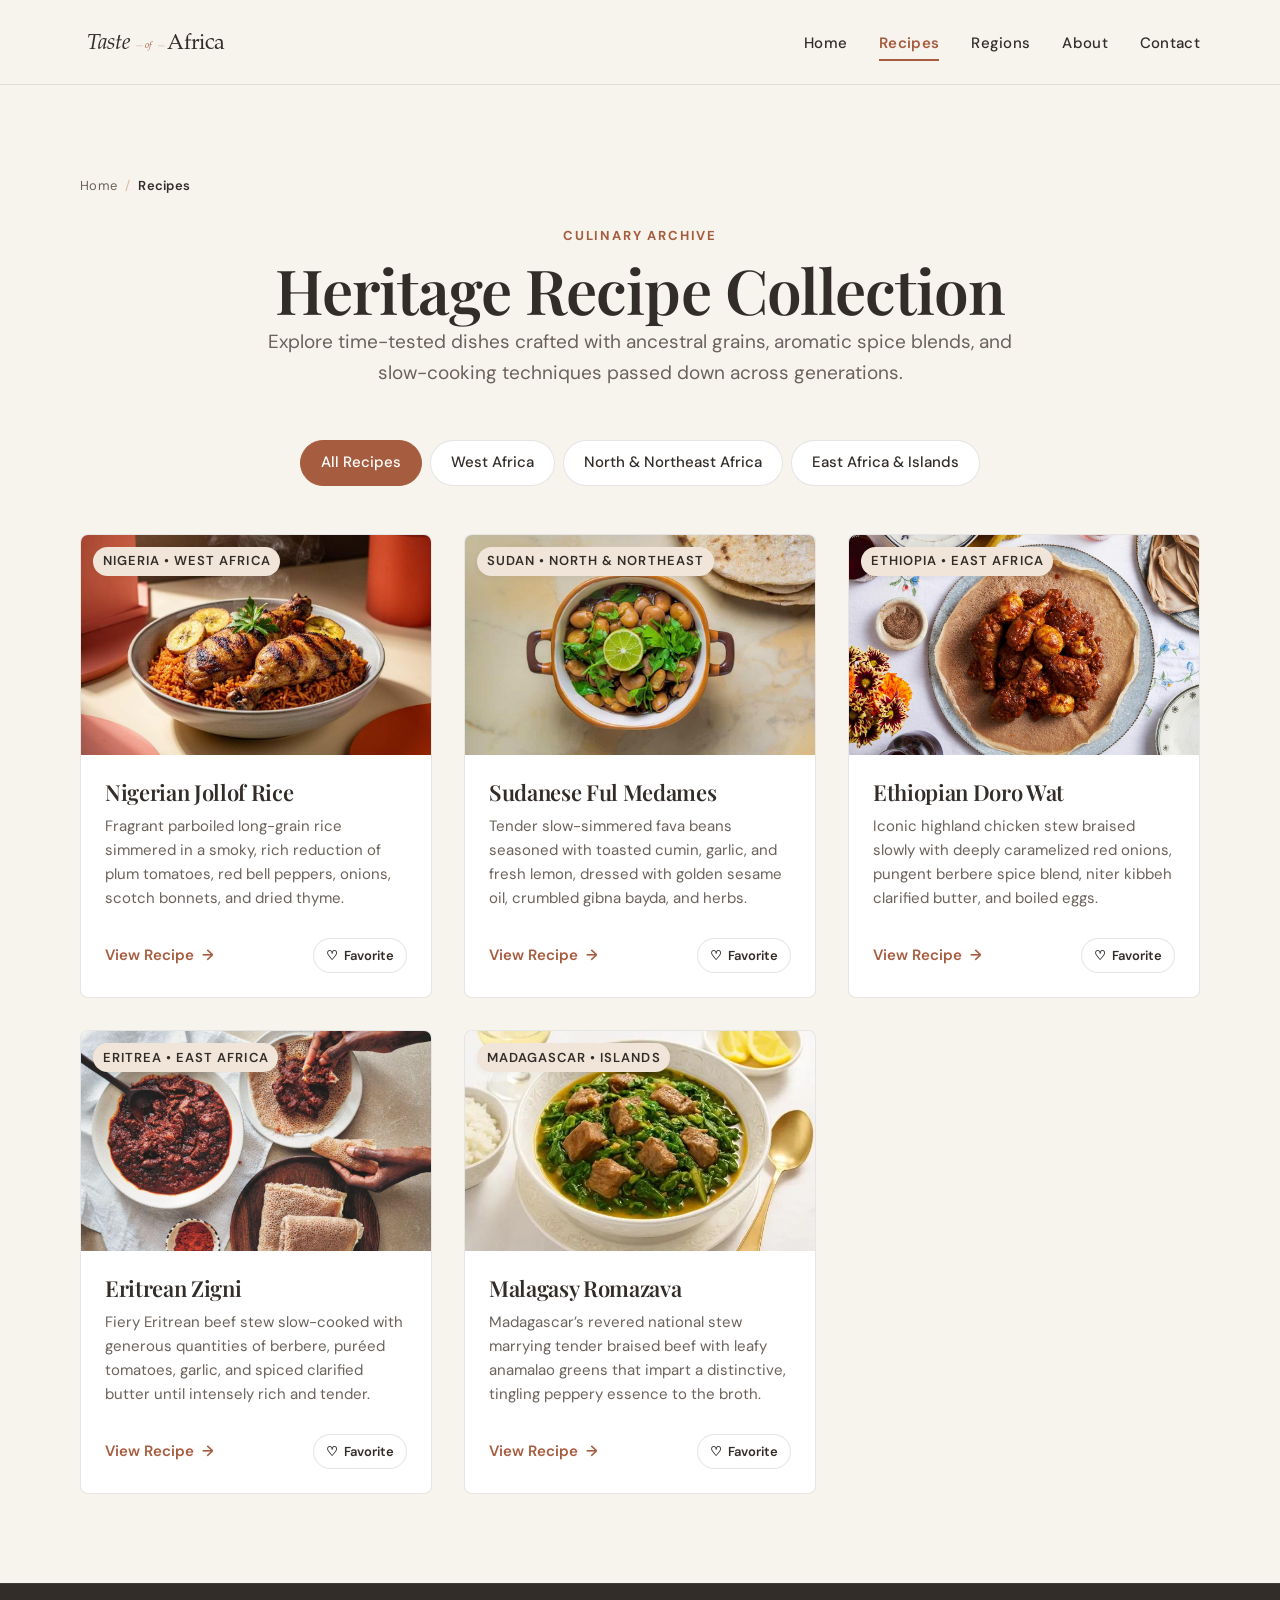
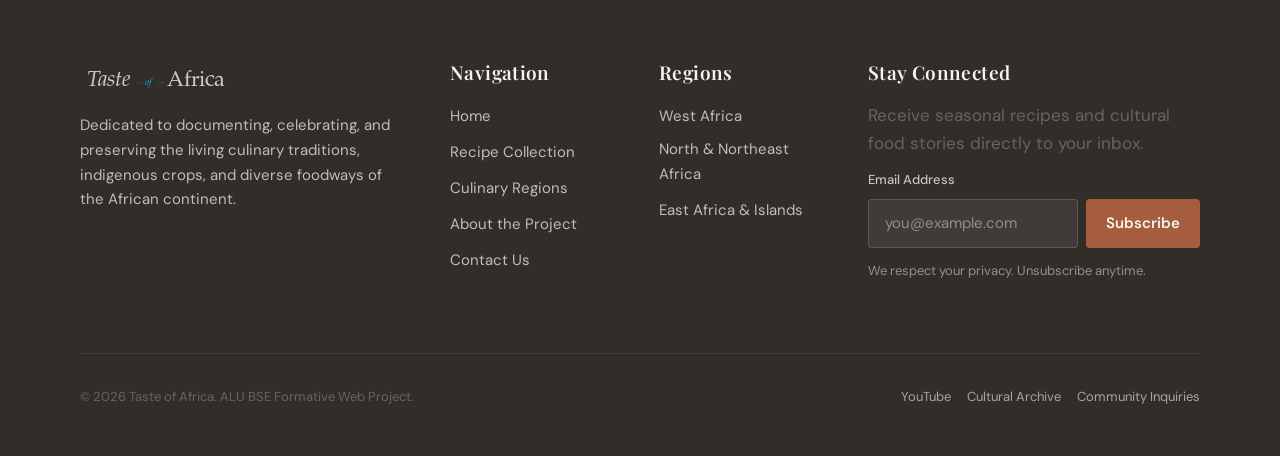
==== pages/recipes/index.html @ fc502153 "feat: implement recipe collection, individual recipes, region guides, about, and contact pages" ====
<!DOCTYPE html>
<html lang="en">
<head>
  <meta charset="UTF-8">
  <meta name="viewport" content="width=device-width, initial-scale=1.0">
  <meta name="description" content="Explore our curated collection of authentic African heritage recipes, from celebratory jollof rice to slow-simmered regional stews and legume staples.">
  <title>Recipe Collection — Taste of Africa</title>

  <!-- Google Fonts: Playfair Display & DM Sans -->
  <link rel="preconnect" href="https://fonts.googleapis.com">
  <link rel="preconnect" href="https://fonts.gstatic.com" crossorigin>
  <link href="https://fonts.googleapis.com/css2?family=DM+Sans:ital,opsz,wght@0,9..40,400..700;1,9..40,400..700&family=Playfair+Display:ital,wght@0,500..800;1,500..800&display=swap" rel="stylesheet">

  <link rel="stylesheet" href="../../css/styles.css">
  <script src="../../js/script.js" defer></script>
</head>
<body>
  <a href="#main-content" class="skip-link">Skip to main content</a>

  <!-- Site Header -->
  <header class="site-header">
    <div class="container header-inner">
      <a href="../../index.html" class="brand" aria-label="Taste of Africa Home">
        <img src="../../assets/icons/logo.svg" alt="Taste of Africa" class="brand-logo" width="180" height="42">
      </a>

      <button type="button" class="nav-toggle" aria-expanded="false" aria-controls="primary-nav" aria-label="Toggle navigation menu">
        <span class="nav-toggle-bar"></span>
        <span class="nav-toggle-bar"></span>
        <span class="nav-toggle-bar"></span>
      </button>

      <nav id="primary-nav" class="primary-nav" aria-label="Main Navigation">
        <ul class="nav-menu">
          <li><a href="../../index.html" class="nav-link">Home</a></li>
          <li><a href="index.html" class="nav-link active" aria-current="page">Recipes</a></li>
          <li><a href="../regions/west-africa.html" class="nav-link">Regions</a></li>
          <li><a href="../about.html" class="nav-link">About</a></li>
          <li><a href="../contact.html" class="nav-link">Contact</a></li>
        </ul>
      </nav>
    </div>
  </header>

  <main id="main-content" class="site-main">
    <section class="section">
      <div class="container">
        
        <!-- Breadcrumbs Navigation -->
        <nav class="breadcrumbs" aria-label="Breadcrumb">
          <a href="../../index.html">Home</a>
          <span class="breadcrumbs-separator">/</span>
          <span aria-current="page">Recipes</span>
        </nav>

        <div class="section-header text-center">
          <span class="eyebrow">Culinary Archive</span>
          <h1>Heritage Recipe Collection</h1>
          <p>
            Explore time-tested dishes crafted with ancestral grains, aromatic spice blends, and slow-cooking techniques passed down across generations.
          </p>
        </div>

        <!-- Recipe Region Filter Controls -->
        <div class="filter-bar" role="region" aria-label="Filter recipes by region">
          <button type="button" class="filter-btn active" data-filter="all">All Recipes</button>
          <button type="button" class="filter-btn" data-filter="west-africa">West Africa</button>
          <button type="button" class="filter-btn" data-filter="north-northeast-africa">North &amp; Northeast Africa</button>
          <button type="button" class="filter-btn" data-filter="east-africa-islands">East Africa &amp; Islands</button>
        </div>

        <!-- Recipe Cards Grid -->
        <div class="grid-3" id="recipe-grid">
          
          <!-- Recipe 1: Nigerian Jollof Rice -->
          <article class="card featured-dish-card" data-region="west-africa">
            <figure>
              <div class="featured-dish-image-wrapper">
                <span class="badge badge-sand dish-origin-badge">Nigeria &bull; West Africa</span>
                <img src="../../assets/images/jollof-rice.jpg" alt="Nigerian Jollof Rice served with seasoned vegetables and rich tomato reduction" loading="lazy">
              </div>
              <figcaption>
                <h3><a href="jollof-rice.html">Nigerian Jollof Rice</a></h3>
                <p>Fragrant parboiled long-grain rice simmered in a smoky, rich reduction of plum tomatoes, red bell peppers, onions, scotch bonnets, and dried thyme.</p>
                <div style="display: flex; justify-content: space-between; align-items: center; margin-top: auto; padding-top: var(--space-sm);">
                  <a href="jollof-rice.html" class="btn-link" aria-label="View Nigerian Jollof Rice recipe">View Recipe</a>
                  <button type="button" class="btn-favorite" data-recipe-id="jollof-rice" aria-label="Add Nigerian Jollof Rice to favorites">
                    <span aria-hidden="true">&#9825;</span> Favorite
                  </button>
                </div>
              </figcaption>
            </figure>
          </article>

          <!-- Recipe 2: Sudanese Ful Medames -->
          <article class="card featured-dish-card" data-region="north-northeast-africa">
            <figure>
              <div class="featured-dish-image-wrapper">
                <span class="badge badge-sand dish-origin-badge">Sudan &bull; North &amp; Northeast</span>
                <img src="../../assets/images/ful-medames.jpg" alt="Sudanese Ful Medames mashed fava beans garnished with boiled eggs and herbs" loading="lazy">
              </div>
              <figcaption>
                <h3><a href="ful-medames.html">Sudanese Ful Medames</a></h3>
                <p>Tender slow-simmered fava beans seasoned with toasted cumin, garlic, and fresh lemon, dressed with golden sesame oil, crumbled gibna bayda, and herbs.</p>
                <div style="display: flex; justify-content: space-between; align-items: center; margin-top: auto; padding-top: var(--space-sm);">
                  <a href="ful-medames.html" class="btn-link" aria-label="View Sudanese Ful Medames recipe">View Recipe</a>
                  <button type="button" class="btn-favorite" data-recipe-id="ful-medames" aria-label="Add Sudanese Ful Medames to favorites">
                    <span aria-hidden="true">&#9825;</span> Favorite
                  </button>
                </div>
              </figcaption>
            </figure>
          </article>

          <!-- Recipe 3: Ethiopian Doro Wat -->
          <article class="card featured-dish-card" data-region="east-africa-islands">
            <figure>
              <div class="featured-dish-image-wrapper">
                <span class="badge badge-sand dish-origin-badge">Ethiopia &bull; East Africa</span>
                <img src="../../assets/images/doro-wat.jpg" alt="Ethiopian Doro Wat spicy chicken stew served with hard-boiled eggs in dark berbere sauce" loading="lazy">
              </div>
              <figcaption>
                <h3><a href="doro-wat.html">Ethiopian Doro Wat</a></h3>
                <p>Iconic highland chicken stew braised slowly with deeply caramelized red onions, pungent berbere spice blend, niter kibbeh clarified butter, and boiled eggs.</p>
                <div style="display: flex; justify-content: space-between; align-items: center; margin-top: auto; padding-top: var(--space-sm);">
                  <a href="doro-wat.html" class="btn-link" aria-label="View Ethiopian Doro Wat recipe">View Recipe</a>
                  <button type="button" class="btn-favorite" data-recipe-id="doro-wat" aria-label="Add Ethiopian Doro Wat to favorites">
                    <span aria-hidden="true">&#9825;</span> Favorite
                  </button>
                </div>
              </figcaption>
            </figure>
          </article>

          <!-- Recipe 4: Eritrean Zigni -->
          <article class="card featured-dish-card" data-region="east-africa-islands">
            <figure>
              <div class="featured-dish-image-wrapper">
                <span class="badge badge-sand dish-origin-badge">Eritrea &bull; East Africa</span>
                <img src="../../assets/images/zigni.jpg" alt="Eritrean Zigni beef stew simmering with rich berbere sauce and garlic" loading="lazy">
              </div>
              <figcaption>
                <h3><a href="zigni.html">Eritrean Zigni</a></h3>
                <p>Fiery Eritrean beef stew slow-cooked with generous quantities of berbere, puréed tomatoes, garlic, and spiced clarified butter until intensely rich and tender.</p>
                <div style="display: flex; justify-content: space-between; align-items: center; margin-top: auto; padding-top: var(--space-sm);">
                  <a href="zigni.html" class="btn-link" aria-label="View Eritrean Zigni recipe">View Recipe</a>
                  <button type="button" class="btn-favorite" data-recipe-id="zigni" aria-label="Add Eritrean Zigni to favorites">
                    <span aria-hidden="true">&#9825;</span> Favorite
                  </button>
                </div>
              </figcaption>
            </figure>
          </article>

          <!-- Recipe 5: Malagasy Romazava -->
          <article class="card featured-dish-card" data-region="east-africa-islands">
            <figure>
              <div class="featured-dish-image-wrapper">
                <span class="badge badge-sand dish-origin-badge">Madagascar &bull; Islands</span>
                <img src="../../assets/images/romazava.jpg" alt="Malagasy Romazava traditional beef stew with anamalao greens" loading="lazy">
              </div>
              <figcaption>
                <h3><a href="romazava.html">Malagasy Romazava</a></h3>
                <p>Madagascar’s revered national stew marrying tender braised beef with leafy anamalao greens that impart a distinctive, tingling peppery essence to the broth.</p>
                <div style="display: flex; justify-content: space-between; align-items: center; margin-top: auto; padding-top: var(--space-sm);">
                  <a href="romazava.html" class="btn-link" aria-label="View Malagasy Romazava recipe">View Recipe</a>
                  <button type="button" class="btn-favorite" data-recipe-id="romazava" aria-label="Add Malagasy Romazava to favorites">
                    <span aria-hidden="true">&#9825;</span> Favorite
                  </button>
                </div>
              </figcaption>
            </figure>
          </article>

        </div>
      </div>
    </section>
  </main>

  <!-- Site Footer -->
  <footer class="site-footer">
    <div class="container">
      <div class="footer-grid">
        <div class="footer-brand">
          <a href="../../index.html" class="brand" aria-label="Taste of Africa Home">
            <img src="../../assets/icons/logo.svg" alt="Taste of Africa" class="brand-logo" width="160" height="38">
          </a>
          <p>Dedicated to documenting, celebrating, and preserving the living culinary traditions, indigenous crops, and diverse foodways of the African continent.</p>
        </div>

        <div class="footer-col">
          <h4 class="footer-heading">Navigation</h4>
          <ul class="footer-links">
            <li><a href="../../index.html">Home</a></li>
            <li><a href="index.html">Recipe Collection</a></li>
            <li><a href="../regions/west-africa.html">Culinary Regions</a></li>
            <li><a href="../about.html">About the Project</a></li>
            <li><a href="../contact.html">Contact Us</a></li>
          </ul>
        </div>

        <div class="footer-col">
          <h4 class="footer-heading">Regions</h4>
          <ul class="footer-links">
            <li><a href="../regions/west-africa.html">West Africa</a></li>
            <li><a href="../regions/north-northeast-africa.html">North &amp; Northeast Africa</a></li>
            <li><a href="../regions/east-africa-islands.html">East Africa &amp; Islands</a></li>
          </ul>
        </div>

        <div class="footer-col">
          <h4 class="footer-heading">Stay Connected</h4>
          <p class="footer-links" style="margin-bottom: var(--space-sm);">Receive seasonal recipes and cultural food stories directly to your inbox.</p>
          <form class="newsletter-form" action="#" method="post" onsubmit="event.preventDefault(); alert('Thank you for subscribing to Taste of Africa newsletter!'); this.reset();">
            <label for="newsletter-email">Email Address</label>
            <div class="newsletter-input-group">
              <input type="email" id="newsletter-email" name="email" class="newsletter-input" placeholder="you@example.com" required>
              <button type="submit" class="newsletter-button">Subscribe</button>
            </div>
            <span class="newsletter-note">We respect your privacy. Unsubscribe anytime.</span>
          </form>
        </div>
      </div>

      <div class="footer-bottom">
        <p>&copy; 2026 Taste of Africa. ALU BSE Formative Web Project.</p>
        <div class="social-links" aria-label="Social Media and Reference Links">
          <a href="https://www.youtube.com/@BestEverFoodReviewShow" class="social-link" target="_blank" rel="noopener noreferrer">YouTube</a>
          <a href="../about.html" class="social-link">Cultural Archive</a>
          <a href="../contact.html" class="social-link">Community Inquiries</a>
        </div>
      </div>
    </div>
  </footer>
</body>
</html>
---- css/styles.css ----
/* Shared Stylesheet */

/*  Variables and Design Tokens */
:root {
  /* Approved Brand Color Palette */
  --color-ivory: #F7F4ED;
  --color-sand: #D9B99B;
  --color-terracotta: #A65D3F;
  --color-charcoal: #332D29;
  --color-olive: #7B8060;

  /* Tonal Derivatives & Semantic Colors */
  --color-sand-light: #F0E5D8;
  --color-sand-subtle: #FAF6F0;
  --color-terracotta-dark: #8C4C32;
  --color-terracotta-subtle: #F6EDE8;
  --color-charcoal-muted: #6B625B;
  --color-charcoal-light: #8A817A;
  --color-olive-dark: #63684B;
  --color-olive-subtle: #F1F3EB;
  --color-white: #FFFFFF;
  --color-border: rgba(51, 45, 41, 0.12);
  --color-border-subtle: rgba(51, 45, 41, 0.06);

  /* Semantic Theme Tokens (Light Mode Default) */
  --bg-primary: var(--color-ivory);
  --bg-surface: var(--color-white);
  --bg-surface-warm: var(--color-sand-subtle);
  --bg-surface-elevated: var(--color-white);
  --text-primary: var(--color-charcoal);
  --text-muted: var(--color-charcoal-muted);
  --text-inverted: var(--color-ivory);
  --accent-primary: var(--color-terracotta);
  --accent-secondary: var(--color-olive);
  --border-color: var(--color-border);
  --focus-ring: var(--color-terracotta);

  /* Typography */
  --font-heading: "Playfair Display", Georgia, "Times New Roman", serif;
  --font-body: "DM Sans", -apple-system, BlinkMacSystemFont, "Segoe UI", Roboto, sans-serif;

  /* Type Scale */
  --font-size-xs: 0.8125rem;  /* 13px */
  --font-size-sm: 0.9375rem;  /* 15px */
  --font-size-base: 1.0625rem; /* 17px */
  --font-size-md: 1.1875rem;  /* 19px */
  --font-size-lg: 1.375rem;   /* 22px */
  --font-size-xl: 1.75rem;    /* 28px */
  --font-size-2xl: 2.25rem;   /* 36px */
  --font-size-3xl: 3rem;      /* 48px */
  --font-size-4xl: 3.875rem;  /* 62px */

  --line-height-tight: 1.15;
  --line-height-heading: 1.25;
  --line-height-body: 1.65;

  /* Spacing Scale */
  --space-2xs: 0.25rem; /* 4px */
  --space-xs: 0.5rem;   /* 8px */
  --space-sm: 0.75rem;  /* 12px */
  --space-md: 1rem;     /* 16px */
  --space-lg: 1.5rem;   /* 24px */
  --space-xl: 2rem;     /* 32px */
  --space-2xl: 3rem;    /* 48px */
  --space-3xl: 4.5rem;  /* 72px */
  --space-4xl: 6.5rem;  /* 104px */

  /* Layout & Containers */
  --container-max-width: 75rem; /* 1200px */
  --container-gutter: clamp(1.25rem, 4vw, 2.5rem);

  /* Shadows & Elevation */
  --shadow-sm: 0 2px 6px rgba(51, 45, 41, 0.05);
  --shadow-md: 0 8px 24px rgba(51, 45, 41, 0.08);
  --shadow-lg: 0 16px 40px rgba(51, 45, 41, 0.12);

  /* Borders & Radius */
  --radius-sm: 4px;
  --radius-md: 8px;
  --radius-lg: 14px;
  --radius-pill: 9999px;

  /* Transitions */
  --transition-fast: 150ms ease;
  --transition-base: 250ms ease;
  --transition-slow: 400ms ease;

  /* Header Dimensions */
  --header-height: 5.25rem;
}

/* Theme Foundation */
[data-theme="dark"] {
  --bg-primary: #1F1C1A;
  --bg-surface: #292421;
  --bg-surface-warm: #26211E;
  --bg-surface-elevated: #332D29;
  --text-primary: #F7F4ED;
  --text-muted: #D1C7BD;
  --text-inverted: #332D29;
  --color-border: rgba(247, 244, 237, 0.12);
  --color-border-subtle: rgba(247, 244, 237, 0.06);
  --shadow-sm: 0 2px 6px rgba(0, 0, 0, 0.3);
  --shadow-md: 0 8px 24px rgba(0, 0, 0, 0.4);
  --shadow-lg: 0 16px 40px rgba(0, 0, 0, 0.55);
}

/* Reset and Base Styles */
*,
*::before,
*::after {
  box-sizing: border-box;
  margin: 0;
  padding: 0;
}

html {
  font-size: 100%;
  scroll-behavior: smooth;
  -webkit-text-size-adjust: 100%;
  overflow-x: hidden;
}

body {
  font-family: var(--font-body);
  font-size: var(--font-size-base);
  line-height: var(--line-height-body);
  color: var(--text-primary);
  background-color: var(--bg-primary);
  text-rendering: optimizeLegibility;
  -webkit-font-smoothing: antialiased;
  -moz-osx-font-smoothing: grayscale;
  min-height: 100vh;
  display: flex;
  flex-direction: column;
  overflow-x: hidden;
}

img,
picture,
svg,
video {
  display: block;
  max-width: 100%;
  height: auto;
}

input,
button,
textarea,
select {
  font: inherit;
  color: inherit;
}

button {
  cursor: pointer;
  background: none;
  border: none;
}

a {
  color: inherit;
  text-decoration: none;
  transition: color var(--transition-fast);
}

ul,
ol {
  list-style: none;
}

/* Accessible focus ring for keyboard navigation */
:focus-visible {
  outline: 2px solid var(--focus-ring);
  outline-offset: 3px;
}

/* Skip link for keyboard accessibility */
.skip-link {
  position: absolute;
  top: -9999px;
  left: 1rem;
  z-index: 1000;
  padding: var(--space-sm) var(--space-md);
  background-color: var(--color-charcoal);
  color: var(--color-ivory);
  font-weight: 600;
  border-radius: var(--radius-sm);
  text-decoration: none;
  transition: top var(--transition-fast);
}

.skip-link:focus {
  top: 1rem;
}

/* Typography */
h1,
h2,
h3,
h4,
h5,
h6 {
  font-family: var(--font-heading);
  font-weight: 600;
  line-height: var(--line-height-heading);
  color: var(--text-primary);
  letter-spacing: -0.015em;
}

h1 {
  font-size: clamp(2.25rem, 5vw, var(--font-size-4xl));
  line-height: var(--line-height-tight);
}

h2 {
  font-size: clamp(1.75rem, 3.5vw, var(--font-size-3xl));
}

h3 {
  font-size: clamp(1.35rem, 2.5vw, var(--font-size-2xl));
}

h4 {
  font-size: var(--font-size-xl);
}

p {
  color: var(--text-muted);
  max-width: 68ch;
}

p.lead {
  font-size: var(--font-size-md);
  line-height: 1.7;
  color: var(--text-primary);
}

/* Editorial Eyebrow Tagline */
.eyebrow {
  display: inline-block;
  font-family: var(--font-body);
  font-size: var(--font-size-xs);
  font-weight: 700;
  text-transform: uppercase;
  letter-spacing: 0.14em;
  color: var(--accent-primary);
  margin-bottom: var(--space-xs);
}

/* custom styled <mark> */
mark {
  background-color: rgba(217, 185, 155, 0.4);
  color: var(--color-charcoal);
  padding: 0.12em 0.35em;
  border-radius: var(--radius-sm);
  font-weight: 500;
  transition: background-color var(--transition-fast);
}

/*  Layout and Containers */
.container {
  width: 100%;
  max-width: var(--container-max-width);
  margin-left: auto;
  margin-right: auto;
  padding-left: var(--container-gutter);
  padding-right: var(--container-gutter);
}

.site-main {
  flex: 1 0 auto;
}

.section {
  padding-top: clamp(var(--space-2xl), 7vw, var(--space-4xl));
  padding-bottom: clamp(var(--space-2xl), 7vw, var(--space-4xl));
}

.section-warm {
  background-color: var(--bg-surface-warm);
}

.section-header {
  margin-bottom: clamp(var(--space-xl), 4vw, var(--space-3xl));
  max-width: 48rem;
}

.section-header.text-center {
  margin-left: auto;
  margin-right: auto;
  text-align: center;
}

.section-header.text-center p {
  margin-left: auto;
  margin-right: auto;
}

.section-header h2 {
  margin-top: var(--space-xs);
  margin-bottom: var(--space-sm);
}

.section-header p {
  font-size: var(--font-size-md);
  color: var(--text-muted);
}

/* Responsive Grids */
.grid-2 {
  display: grid;
  grid-template-columns: 1fr;
  gap: var(--space-xl);
}

.grid-3 {
  display: grid;
  grid-template-columns: 1fr;
  gap: var(--space-xl);
}

.grid-4 {
  display: grid;
  grid-template-columns: 1fr;
  gap: var(--space-xl);
}

/* Header and Navigation */
.site-header {
  position: sticky;
  top: 0;
  z-index: 100;
  background-color: rgba(247, 244, 237, 0.94);
  backdrop-filter: blur(12px);
  -webkit-backdrop-filter: blur(12px);
  border-bottom: 1px solid var(--border-color);
  transition: background-color var(--transition-base), box-shadow var(--transition-base);
}

.site-header.scrolled {
  box-shadow: var(--shadow-sm);
  background-color: rgba(247, 244, 237, 0.98);
}

.header-inner {
  display: flex;
  align-items: center;
  justify-content: space-between;
  height: var(--header-height);
}

/* Brand Logo */
.brand {
  display: flex;
  align-items: center;
  gap: var(--space-xs);
  text-decoration: none;
}

.brand-logo {
  height: 2.25rem;
  width: auto;
  max-width: 180px;
  object-fit: contain;
}

/* Primary Desktop Navigation */
.nav-menu {
  display: flex;
  align-items: center;
  gap: clamp(var(--space-md), 2.5vw, var(--space-xl));
}

.nav-link {
  font-family: var(--font-body);
  font-size: var(--font-size-sm);
  font-weight: 500;
  color: var(--text-primary);
  padding: var(--space-xs) 0;
  position: relative;
  letter-spacing: 0.02em;
}

.nav-link::after {
  content: "";
  position: absolute;
  bottom: 0;
  left: 0;
  width: 0;
  height: 2px;
  background-color: var(--accent-primary);
  transition: width var(--transition-base);
}

.nav-link:hover {
  color: var(--accent-primary);
}

.nav-link:hover::after,
.nav-link.active::after {
  width: 100%;
}

.nav-link.active {
  color: var(--accent-primary);
  font-weight: 600;
}

/* Mobile Hamburger Toggle Button */
.nav-toggle {
  display: none;
  flex-direction: column;
  justify-content: center;
  align-items: center;
  gap: 5px;
  width: 2.75rem;
  height: 2.75rem;
  border-radius: var(--radius-sm);
  border: 1px solid var(--border-color);
  background-color: transparent;
  color: var(--text-primary);
  padding: 0;
  transition: background-color var(--transition-fast), border-color var(--transition-fast);
}

.nav-toggle:hover {
  background-color: var(--color-sand-subtle);
  border-color: var(--color-sand);
}

.nav-toggle-bar {
  display: block;
  width: 20px;
  height: 2px;
  background-color: currentColor;
  border-radius: 2px;
  transition: transform var(--transition-base), opacity var(--transition-fast);
}

/* Toggle Animated Active State */
.nav-toggle[aria-expanded="true"] .nav-toggle-bar:nth-child(1) {
  transform: translateY(7px) rotate(45deg);
}

.nav-toggle[aria-expanded="true"] .nav-toggle-bar:nth-child(2) {
  opacity: 0;
}

.nav-toggle[aria-expanded="true"] .nav-toggle-bar:nth-child(3) {
  transform: translateY(-7px) rotate(-45deg);
}

/*  Reusable Components */
/* Buttons */
.btn {
  display: inline-flex;
  align-items: center;
  justify-content: center;
  gap: var(--space-xs);
  font-family: var(--font-body);
  font-size: var(--font-size-sm);
  font-weight: 600;
  letter-spacing: 0.03em;
  padding: 0.85rem 1.75rem;
  border-radius: var(--radius-pill);
  text-decoration: none;
  transition: background-color var(--transition-fast), color var(--transition-fast),
    border-color var(--transition-fast), transform var(--transition-fast),
    box-shadow var(--transition-fast);
  white-space: nowrap;
}

.btn:active {
  transform: translateY(1px);
}

.btn-primary {
  background-color: var(--accent-primary);
  color: var(--color-ivory);
  border: 1px solid var(--accent-primary);
}

.btn-primary:hover {
  background-color: var(--color-terracotta-dark);
  border-color: var(--color-terracotta-dark);
  color: var(--color-white);
  box-shadow: 0 4px 14px rgba(166, 93, 63, 0.28);
}

.btn-secondary {
  background-color: transparent;
  color: var(--text-primary);
  border: 1px solid var(--color-charcoal);
}

.btn-secondary:hover {
  background-color: var(--color-charcoal);
  color: var(--color-ivory);
}

.btn-outline-sand {
  background-color: transparent;
  color: var(--color-ivory);
  border: 1px solid var(--color-sand);
}

.btn-outline-sand:hover {
  background-color: var(--color-sand);
  color: var(--color-charcoal);
}

.btn-link {
  display: inline-flex;
  align-items: center;
  gap: var(--space-xs);
  font-weight: 600;
  font-size: var(--font-size-sm);
  color: var(--accent-primary);
  padding: 0;
  border: none;
  background: none;
}

.btn-link::after {
  content: "→";
  transition: transform var(--transition-fast);
}

.btn-link:hover {
  color: var(--color-terracotta-dark);
}

.btn-link:hover::after {
  transform: translateX(4px);
}

/* Badges */
.badge {
  display: inline-block;
  font-family: var(--font-body);
  font-size: var(--font-size-xs);
  font-weight: 600;
  text-transform: uppercase;
  letter-spacing: 0.08em;
  padding: 0.3em 0.75em;
  border-radius: var(--radius-pill);
}

.badge-sand {
  background-color: var(--color-sand-light);
  color: var(--color-charcoal);
}

.badge-terracotta {
  background-color: var(--color-terracotta-subtle);
  color: var(--color-terracotta-dark);
}

.badge-olive {
  background-color: var(--color-olive-subtle);
  color: var(--color-olive-dark);
}

/* Card Base */
.card {
  background-color: var(--bg-surface);
  border-radius: var(--radius-md);
  border: 1px solid var(--border-color);
  overflow: hidden;
  transition: transform var(--transition-base), box-shadow var(--transition-base),
    border-color var(--transition-base);
  display: flex;
  flex-direction: column;
}

.card:hover {
  transform: translateY(-4px);
  box-shadow: var(--shadow-md);
  border-color: rgba(166, 93, 63, 0.25);
}

/* Video Responsive Wrapper (16:9) */
.video-wrapper {
  position: relative;
  width: 100%;
  padding-bottom: 56.25%; /* 16:9 Aspect Ratio */
  height: 0;
  overflow: hidden;
  border-radius: var(--radius-lg);
  background-color: var(--color-charcoal);
  box-shadow: var(--shadow-lg);
}

.video-wrapper iframe {
  position: absolute;
  top: 0;
  left: 0;
  width: 100%;
  height: 100%;
  border: 0;
}

/* Homepage Sections */
/* Hero Section */
.hero {
  position: relative;
  min-height: 82vh;
  display: flex;
  align-items: center;
  padding: clamp(var(--space-3xl), 8vw, var(--space-4xl)) 0;
  background-color: var(--color-charcoal);
  color: var(--color-ivory);
  overflow: hidden;
}

.hero-background {
  position: absolute;
  top: 0;
  left: 0;
  width: 100%;
  height: 100%;
  z-index: 1;
}

.hero-background img {
  width: 100%;
  height: 100%;
  object-fit: cover;
  object-position: center;
  filter: brightness(0.62) contrast(1.08);
}

.hero-overlay {
  position: absolute;
  top: 0;
  left: 0;
  width: 100%;
  height: 100%;
  background: linear-gradient(
    to right,
    rgba(36, 32, 29, 0.88) 0%,
    rgba(36, 32, 29, 0.65) 55%,
    rgba(36, 32, 29, 0.35) 100%
  );
  z-index: 2;
}

.hero-content {
  position: relative;
  z-index: 3;
  max-width: 44rem;
}

.hero .eyebrow {
  color: var(--color-sand);
}

.hero h1 {
  color: var(--color-ivory);
  margin-bottom: var(--space-md);
  text-shadow: 0 2px 8px rgba(0, 0, 0, 0.3);
}

.hero p {
  color: rgba(247, 244, 237, 0.9);
  font-size: clamp(var(--font-size-base), 1.8vw, var(--font-size-md));
  line-height: 1.7;
  margin-bottom: var(--space-xl);
  max-width: 38ch;
}

.hero-actions {
  display: flex;
  flex-wrap: wrap;
  gap: var(--space-md);
  align-items: center;
}

/* Featured Dishes Section */
.featured-dish-card {
  position: relative;
  height: 100%;
}

.featured-dish-card figure {
  display: flex;
  flex-direction: column;
  height: 100%;
}

.featured-dish-image-wrapper {
  position: relative;
  width: 100%;
  height: 220px;
  overflow: hidden;
  background-color: var(--color-sand-subtle);
}

.featured-dish-image-wrapper img {
  width: 100%;
  height: 100%;
  object-fit: cover;
  transition: transform var(--transition-slow);
}

.featured-dish-card:hover .featured-dish-image-wrapper img {
  transform: scale(1.05);
}

.dish-origin-badge {
  position: absolute;
  top: var(--space-sm);
  left: var(--space-sm);
  z-index: 2;
  box-shadow: var(--shadow-sm);
}

.featured-dish-card figcaption {
  padding: var(--space-lg);
  display: flex;
  flex-direction: column;
  flex-grow: 1;
}

.featured-dish-card h3 {
  font-size: var(--font-size-lg);
  margin-bottom: var(--space-xs);
}

.featured-dish-card h3 a {
  color: var(--text-primary);
}

.featured-dish-card h3 a:hover {
  color: var(--accent-primary);
}

.featured-dish-card p {
  font-size: var(--font-size-sm);
  color: var(--text-muted);
  line-height: 1.6;
  margin-bottom: var(--space-md);
  flex-grow: 1;
}

.featured-dishes-cta {
  text-align: center;
  margin-top: clamp(var(--space-xl), 4vw, var(--space-3xl));
}

/* Culinary Regions Section */
.region-card {
  position: relative;
  background-color: var(--bg-surface);
  border-radius: var(--radius-md);
  border: 1px solid var(--border-color);
  overflow: hidden;
  transition: transform var(--transition-base), box-shadow var(--transition-base);
  display: flex;
  flex-direction: column;
}

.region-card:hover {
  transform: translateY(-4px);
  box-shadow: var(--shadow-md);
}

.region-card-image {
  position: relative;
  height: 240px;
  width: 100%;
  overflow: hidden;
}

.region-card-image img {
  width: 100%;
  height: 100%;
  object-fit: cover;
  transition: transform var(--transition-slow);
}

.region-card:hover .region-card-image img {
  transform: scale(1.05);
}

.region-card-content {
  padding: var(--space-xl);
  display: flex;
  flex-direction: column;
  flex-grow: 1;
}

.region-card-content h3 {
  font-size: var(--font-size-xl);
  margin-bottom: var(--space-xs);
}

.region-card-content p {
  font-size: var(--font-size-sm);
  color: var(--text-muted);
  line-height: 1.65;
  margin-bottom: var(--space-lg);
  flex-grow: 1;
}

.region-staples {
  margin-bottom: var(--space-md);
  padding: var(--space-sm) var(--space-md);
  background-color: var(--bg-surface-warm);
  border-radius: var(--radius-sm);
  font-size: var(--font-size-xs);
  color: var(--text-muted);
}

.region-staples strong {
  color: var(--text-primary);
}

/* Editorial / Food Culture Section */
.editorial-card {
  background-color: var(--bg-surface);
  border-radius: var(--radius-md);
  border: 1px solid var(--border-color);
  overflow: hidden;
  display: flex;
  flex-direction: column;
  transition: transform var(--transition-base), box-shadow var(--transition-base);
}

.editorial-card:hover {
  transform: translateY(-4px);
  box-shadow: var(--shadow-md);
}

.editorial-card-image {
  position: relative;
  height: 220px;
  width: 100%;
  overflow: hidden;
}

.editorial-card-image img {
  width: 100%;
  height: 100%;
  object-fit: cover;
  transition: transform var(--transition-slow);
}

.editorial-card:hover .editorial-card-image img {
  transform: scale(1.05);
}

.editorial-card-body {
  padding: var(--space-xl);
  display: flex;
  flex-direction: column;
  flex-grow: 1;
}

.editorial-card-body .eyebrow {
  margin-bottom: var(--space-xs);
}

.editorial-card-body h3 {
  font-size: var(--font-size-lg);
  line-height: 1.35;
  margin-bottom: var(--space-sm);
}

.editorial-card-body p {
  font-size: var(--font-size-sm);
  line-height: 1.65;
  color: var(--text-muted);
  margin-bottom: var(--space-lg);
  flex-grow: 1;
}

/* Video Section */
.video-section-inner {
  display: grid;
  grid-template-columns: 1fr;
  gap: var(--space-2xl);
  align-items: center;
}

.video-section-text h2 {
  margin-top: var(--space-xs);
  margin-bottom: var(--space-md);
}

.video-section-text p {
  font-size: var(--font-size-md);
  line-height: 1.7;
  color: var(--text-muted);
  margin-bottom: var(--space-lg);
}

.video-highlights {
  display: flex;
  flex-direction: column;
  gap: var(--space-sm);
  margin-top: var(--space-md);
}

.video-highlight-item {
  display: flex;
  align-items: flex-start;
  gap: var(--space-sm);
  font-size: var(--font-size-sm);
  color: var(--text-primary);
}

.video-highlight-bullet {
  display: inline-block;
  width: 8px;
  height: 8px;
  border-radius: 50%;
  background-color: var(--accent-primary);
  margin-top: 7px;
  flex-shrink: 0;
}

/* Video Fallback Placeholder (Used if video fails or is offline) */
.video-placeholder {
  display: flex;
  flex-direction: column;
  align-items: center;
  justify-content: center;
  text-align: center;
  padding: var(--space-2xl);
  background-color: var(--color-sand-light);
  color: var(--color-charcoal);
  border-radius: var(--radius-lg);
  min-height: 360px;
  border: 1px dashed var(--color-terracotta);
}

.video-placeholder h3 {
  margin-bottom: var(--space-xs);
}

.video-placeholder p {
  max-width: 40ch;
  margin-bottom: var(--space-md);
}

/* Breadcrumbs */
.breadcrumbs {
  display: flex;
  flex-wrap: wrap;
  align-items: center;
  gap: var(--space-xs);
  font-size: var(--font-size-xs);
  color: var(--text-muted);
  margin-bottom: var(--space-lg);
  letter-spacing: 0.02em;
}

.breadcrumbs a {
  color: var(--text-muted);
  transition: color var(--transition-fast);
}

.breadcrumbs a:hover {
  color: var(--accent-primary);
}

.breadcrumbs-separator {
  color: var(--color-sand);
  user-select: none;
}

.breadcrumbs [aria-current="page"] {
  color: var(--text-primary);
  font-weight: 600;
}

/* Filter Bar & Controls */
.filter-bar {
  display: flex;
  flex-wrap: wrap;
  gap: var(--space-xs);
  justify-content: center;
  margin-bottom: var(--space-2xl);
}

.filter-btn {
  display: inline-flex;
  align-items: center;
  gap: var(--space-xs);
  padding: 0.6rem 1.25rem;
  font-family: var(--font-body);
  font-size: var(--font-size-sm);
  font-weight: 500;
  border-radius: var(--radius-pill);
  border: 1px solid var(--border-color);
  background-color: var(--bg-surface);
  color: var(--text-primary);
  transition: all var(--transition-fast);
}

.filter-btn:hover {
  border-color: var(--accent-primary);
  color: var(--accent-primary);
}

.filter-btn.active {
  background-color: var(--accent-primary);
  color: var(--color-white);
  border-color: var(--accent-primary);
}

.btn-favorite {
  display: inline-flex;
  align-items: center;
  gap: 0.35rem;
  font-size: var(--font-size-xs);
  font-weight: 600;
  padding: 0.35rem 0.75rem;
  border-radius: var(--radius-pill);
  border: 1px solid var(--border-color);
  background-color: var(--bg-surface);
  color: var(--text-primary);
  transition: all var(--transition-fast);
  margin-top: auto;
  align-self: flex-start;
}

.btn-favorite:hover,
.btn-favorite.is-favorite {
  color: #C0392B;
  border-color: rgba(192, 57, 43, 0.35);
  background-color: #FDEDEC;
}

/* Recipe Detail Layout */
.recipe-header {
  margin-bottom: var(--space-2xl);
}

.recipe-hero-image {
  width: 100%;
  max-height: 480px;
  overflow: hidden;
  border-radius: var(--radius-lg);
  margin-bottom: var(--space-xl);
  box-shadow: var(--shadow-md);
}

.recipe-hero-image img {
  width: 100%;
  height: 100%;
  object-fit: cover;
}

.recipe-meta-grid {
  display: grid;
  grid-template-columns: repeat(auto-fit, minmax(130px, 1fr));
  gap: var(--space-md);
  padding: var(--space-md) var(--space-lg);
  background-color: var(--bg-surface-warm);
  border: 1px solid var(--border-color);
  border-radius: var(--radius-md);
  margin-top: var(--space-lg);
}

.recipe-meta-item {
  display: flex;
  flex-direction: column;
}

.recipe-meta-label {
  font-size: var(--font-size-xs);
  font-weight: 700;
  text-transform: uppercase;
  letter-spacing: 0.08em;
  color: var(--text-muted);
}

.recipe-meta-value {
  font-size: var(--font-size-md);
  font-weight: 600;
  color: var(--text-primary);
}

.recipe-content-grid {
  display: grid;
  grid-template-columns: 1fr;
  gap: var(--space-2xl);
  margin-bottom: var(--space-3xl);
}

.ingredients-panel {
  background-color: var(--bg-surface);
  padding: var(--space-xl);
  border-radius: var(--radius-md);
  border: 1px solid var(--border-color);
  height: fit-content;
}

.ingredients-panel h3 {
  font-size: var(--font-size-xl);
  margin-bottom: var(--space-sm);
  border-bottom: 2px solid var(--color-sand);
  padding-bottom: var(--space-xs);
}

.ingredients-list {
  display: flex;
  flex-direction: column;
  gap: var(--space-sm);
  margin-top: var(--space-md);
}

.ingredients-list li {
  display: flex;
  justify-content: space-between;
  align-items: baseline;
  padding-bottom: var(--space-xs);
  border-bottom: 1px dashed var(--border-color);
  font-size: var(--font-size-sm);
}

.ingredient-amount {
  font-weight: 600;
  color: var(--accent-primary);
  white-space: nowrap;
}

.instructions-panel {
  display: flex;
  flex-direction: column;
  gap: var(--space-md);
}

.instructions-panel h3 {
  font-size: var(--font-size-xl);
  margin-bottom: var(--space-xs);
}

details.recipe-step {
  background-color: var(--bg-surface);
  border: 1px solid var(--border-color);
  border-radius: var(--radius-md);
  padding: var(--space-md) var(--space-lg);
  transition: border-color var(--transition-fast), box-shadow var(--transition-fast);
}

details.recipe-step[open] {
  border-color: var(--accent-primary);
  box-shadow: var(--shadow-sm);
}

details.recipe-step summary {
  font-family: var(--font-heading);
  font-weight: 600;
  font-size: var(--font-size-md);
  cursor: pointer;
  color: var(--text-primary);
  outline: none;
  list-style: none;
  display: flex;
  align-items: center;
  justify-content: space-between;
  user-select: none;
}

details.recipe-step summary::-webkit-details-marker {
  display: none;
}

details.recipe-step summary::after {
  content: "+";
  font-family: var(--font-body);
  font-size: 1.35rem;
  font-weight: 400;
  color: var(--accent-primary);
  line-height: 1;
  transition: transform var(--transition-fast);
}

details.recipe-step[open] summary::after {
  content: "−";
}

details.recipe-step p {
  margin-top: var(--space-sm);
  font-size: var(--font-size-sm);
  line-height: 1.7;
  color: var(--text-muted);
}

/* Map Wrapper */
.map-wrapper {
  width: 100%;
  height: 320px;
  border-radius: var(--radius-md);
  overflow: hidden;
  border: 1px solid var(--border-color);
  background-color: var(--color-sand-subtle);
  margin-top: var(--space-md);
  box-shadow: var(--shadow-sm);
}

.map-wrapper iframe {
  width: 100%;
  height: 100%;
  border: 0;
}

/* Contact Form */
.contact-container {
  max-width: 44rem;
  margin: 0 auto;
  background-color: var(--bg-surface);
  padding: clamp(var(--space-xl), 5vw, var(--space-2xl));
  border-radius: var(--radius-md);
  border: 1px solid var(--border-color);
  box-shadow: var(--shadow-md);
}

.contact-form {
  display: flex;
  flex-direction: column;
  gap: var(--space-lg);
}

.form-group {
  display: flex;
  flex-direction: column;
  gap: var(--space-2xs);
}

.form-group label {
  font-size: var(--font-size-sm);
  font-weight: 600;
  color: var(--text-primary);
}

.form-group input,
.form-group select,
.form-group textarea {
  padding: 0.8rem 1rem;
  border: 1px solid var(--border-color);
  border-radius: var(--radius-sm);
  background-color: var(--bg-primary);
  color: var(--text-primary);
  font-size: var(--font-size-base);
  transition: border-color var(--transition-fast), box-shadow var(--transition-fast);
  width: 100%;
}

.form-group input:focus,
.form-group select:focus,
.form-group textarea:focus {
  outline: none;
  border-color: var(--accent-primary);
  box-shadow: 0 0 0 3px rgba(166, 93, 63, 0.15);
}

.form-help {
  font-size: var(--font-size-xs);
  color: var(--text-muted);
}

.form-feedback {
  padding: var(--space-lg);
  border-radius: var(--radius-sm);
  background-color: var(--color-olive-subtle);
  color: var(--color-olive-dark);
  border: 1px solid var(--color-olive);
  display: none;
}

.form-feedback.is-visible {
  display: block;
}

/* Region Page Components */
.region-lead-grid {
  display: grid;
  grid-template-columns: 1fr;
  gap: var(--space-2xl);
  align-items: center;
  margin-bottom: var(--space-3xl);
}

.staples-grid {
  display: grid;
  grid-template-columns: repeat(auto-fit, minmax(220px, 1fr));
  gap: var(--space-lg);
  margin-top: var(--space-xl);
}

.staple-card {
  background-color: var(--bg-surface);
  padding: var(--space-xl);
  border-radius: var(--radius-md);
  border: 1px solid var(--border-color);
  box-shadow: var(--shadow-sm);
}

.staple-card h4 {
  font-size: var(--font-size-md);
  color: var(--accent-primary);
  margin-bottom: var(--space-2xs);
}

.staple-card p {
  font-size: var(--font-size-sm);
  color: var(--text-muted);
  line-height: 1.6;
}

/* Footer */
.site-footer {
  background-color: var(--color-charcoal);
  color: var(--color-ivory);
  padding-top: clamp(var(--space-3xl), 6vw, var(--space-4xl));
  padding-bottom: var(--space-2xl);
  margin-top: auto;
  border-top: 1px solid rgba(255, 255, 255, 0.08);
}

.footer-grid {
  display: grid;
  grid-template-columns: 1fr;
  gap: var(--space-2xl);
  margin-bottom: var(--space-3xl);
}

.footer-brand .brand-logo {
  filter: invert(95%) sepia(8%) saturate(300%) hue-rotate(350deg);
  margin-bottom: var(--space-md);
}

.footer-brand p {
  color: rgba(247, 244, 237, 0.72);
  font-size: var(--font-size-sm);
  line-height: 1.65;
  max-width: 32ch;
}

.footer-heading {
  font-family: var(--font-heading);
  font-size: var(--font-size-md);
  color: var(--color-ivory);
  margin-bottom: var(--space-md);
  letter-spacing: 0.02em;
}

.footer-links {
  display: flex;
  flex-direction: column;
  gap: var(--space-xs);
}

.footer-links a {
  color: rgba(247, 244, 237, 0.72);
  font-size: var(--font-size-sm);
  transition: color var(--transition-fast), transform var(--transition-fast);
  display: inline-block;
}

.footer-links a:hover {
  color: var(--color-sand);
  transform: translateX(2px);
}

/* Newsletter Signup */
.newsletter-form {
  display: flex;
  flex-direction: column;
  gap: var(--space-xs);
}

.newsletter-form label {
  font-size: var(--font-size-xs);
  color: rgba(247, 244, 237, 0.75);
  font-weight: 500;
}

.newsletter-input-group {
  display: flex;
  gap: var(--space-xs);
}

.newsletter-input {
  flex: 1;
  padding: 0.7rem 1rem;
  background-color: rgba(255, 255, 255, 0.07);
  border: 1px solid rgba(255, 255, 255, 0.15);
  border-radius: var(--radius-sm);
  color: var(--color-ivory);
  font-size: var(--font-size-sm);
  transition: border-color var(--transition-fast), background-color var(--transition-fast);
}

.newsletter-input::placeholder {
  color: rgba(247, 244, 237, 0.45);
}

.newsletter-input:focus {
  outline: none;
  border-color: var(--color-sand);
  background-color: rgba(255, 255, 255, 0.12);
}

.newsletter-button {
  padding: 0.7rem 1.25rem;
  background-color: var(--accent-primary);
  color: var(--color-ivory);
  border-radius: var(--radius-sm);
  font-weight: 600;
  font-size: var(--font-size-sm);
  transition: background-color var(--transition-fast);
  white-space: nowrap;
}

.newsletter-button:hover {
  background-color: var(--color-terracotta-dark);
}

.newsletter-note {
  font-size: var(--font-size-xs);
  color: rgba(247, 244, 237, 0.5);
  margin-top: 4px;
}

/* Footer Bottom Bar */
.footer-bottom {
  padding-top: var(--space-xl);
  border-top: 1px solid rgba(255, 255, 255, 0.08);
  display: flex;
  flex-direction: column;
  gap: var(--space-md);
  align-items: center;
  justify-content: space-between;
  font-size: var(--font-size-xs);
  color: rgba(247, 244, 237, 0.6);
}

.social-links {
  display: flex;
  gap: var(--space-md);
  align-items: center;
}

.social-link {
  color: rgba(247, 244, 237, 0.6);
  font-size: var(--font-size-xs);
  transition: color var(--transition-fast);
}

.social-link:hover {
  color: var(--color-sand);
}

/* Responsive Styles */
@media (max-width: 768px) {
  :root {
    --header-height: 4.25rem;
  }

  /* Disable header blur on mobile to avoid creating a containing block trap for fixed drawer */
  .site-header {
    backdrop-filter: none;
    -webkit-backdrop-filter: none;
    background-color: var(--bg-primary);
  }

  .header-inner {
    position: static;
  }

  .brand-logo {
    max-width: 140px;
    height: 1.85rem;
  }

  /* Hamburger toggle appears on tablet/mobile */
  .nav-toggle {
    display: flex;
    margin-left: auto;
  }

  /* Navigation drawer with comfortable, explicit height */
  .primary-nav {
    position: fixed;
    top: var(--header-height);
    left: 0;
    right: 0;
    width: 100%;
    min-height: 320px;
    height: auto;
    max-height: calc(100vh - var(--header-height));
    max-height: calc(100dvh - var(--header-height));
    background-color: var(--bg-primary);
    padding: var(--space-lg) var(--container-gutter) var(--space-xl);
    transform: translateY(-100%);
    opacity: 0;
    visibility: hidden;
    transition: transform var(--transition-base), opacity var(--transition-base),
      visibility var(--transition-base);
    box-shadow: 0 16px 32px rgba(51, 45, 41, 0.12);
    border-bottom: 2px solid var(--color-sand);
    overflow-y: auto;
    z-index: 99;
  }

  .primary-nav.is-open {
    transform: translateY(0);
    opacity: 1;
    visibility: visible;
  }

  .nav-menu {
    display: flex;
    flex-direction: column;
    align-items: stretch;
    gap: 0;
    width: 100%;
  }

  .nav-menu li {
    width: 100%;
  }

  .nav-link {
    font-size: 1.15rem;
    font-weight: 500;
    padding: 0.85rem 0;
    width: 100%;
    display: block;
    border-bottom: 1px solid var(--color-border-subtle);
  }

  .nav-menu li:last-child .nav-link {
    border-bottom: none;
  }

  /* Prevent page scrolling when mobile menu is active */
  body.nav-open {
    overflow: hidden;
  }

  .hero h1 {
    font-size: clamp(1.85rem, 7.5vw, 2.5rem);
  }

  .hero p {
    max-width: 100%;
  }

  .hero-actions {
    flex-direction: column;
    align-items: stretch;
    width: 100%;
  }

  .hero-actions .btn {
    width: 100%;
    text-align: center;
  }

  .newsletter-input-group {
    flex-direction: column;
  }

  .newsletter-button {
    width: 100%;
  }
}

@media (min-width: 640px) {
  .grid-2 {
    grid-template-columns: repeat(2, 1fr);
  }

  .grid-4 {
    grid-template-columns: repeat(2, 1fr);
  }

  .footer-grid {
    grid-template-columns: repeat(2, 1fr);
  }

  .footer-bottom {
    flex-direction: row;
  }
}

@media (min-width: 960px) {
  .grid-3 {
    grid-template-columns: repeat(3, 1fr);
  }

  .grid-4 {
    grid-template-columns: repeat(4, 1fr);
  }

  .video-section-inner {
    grid-template-columns: 1fr 1.25fr;
  }

  .recipe-content-grid {
    grid-template-columns: 1fr 1.6fr;
  }

  .region-lead-grid {
    grid-template-columns: 1.2fr 1fr;
  }

  .footer-grid {
    grid-template-columns: 2fr 1fr 1fr 1.5fr;
  }
}

@media (prefers-reduced-motion: reduce) {
  *,
  *::before,
  *::after {
    animation-duration: 0.01ms !important;
    animation-iteration-count: 1 !important;
    transition-duration: 0.01ms !important;
    scroll-behavior: auto !important;
  }
}
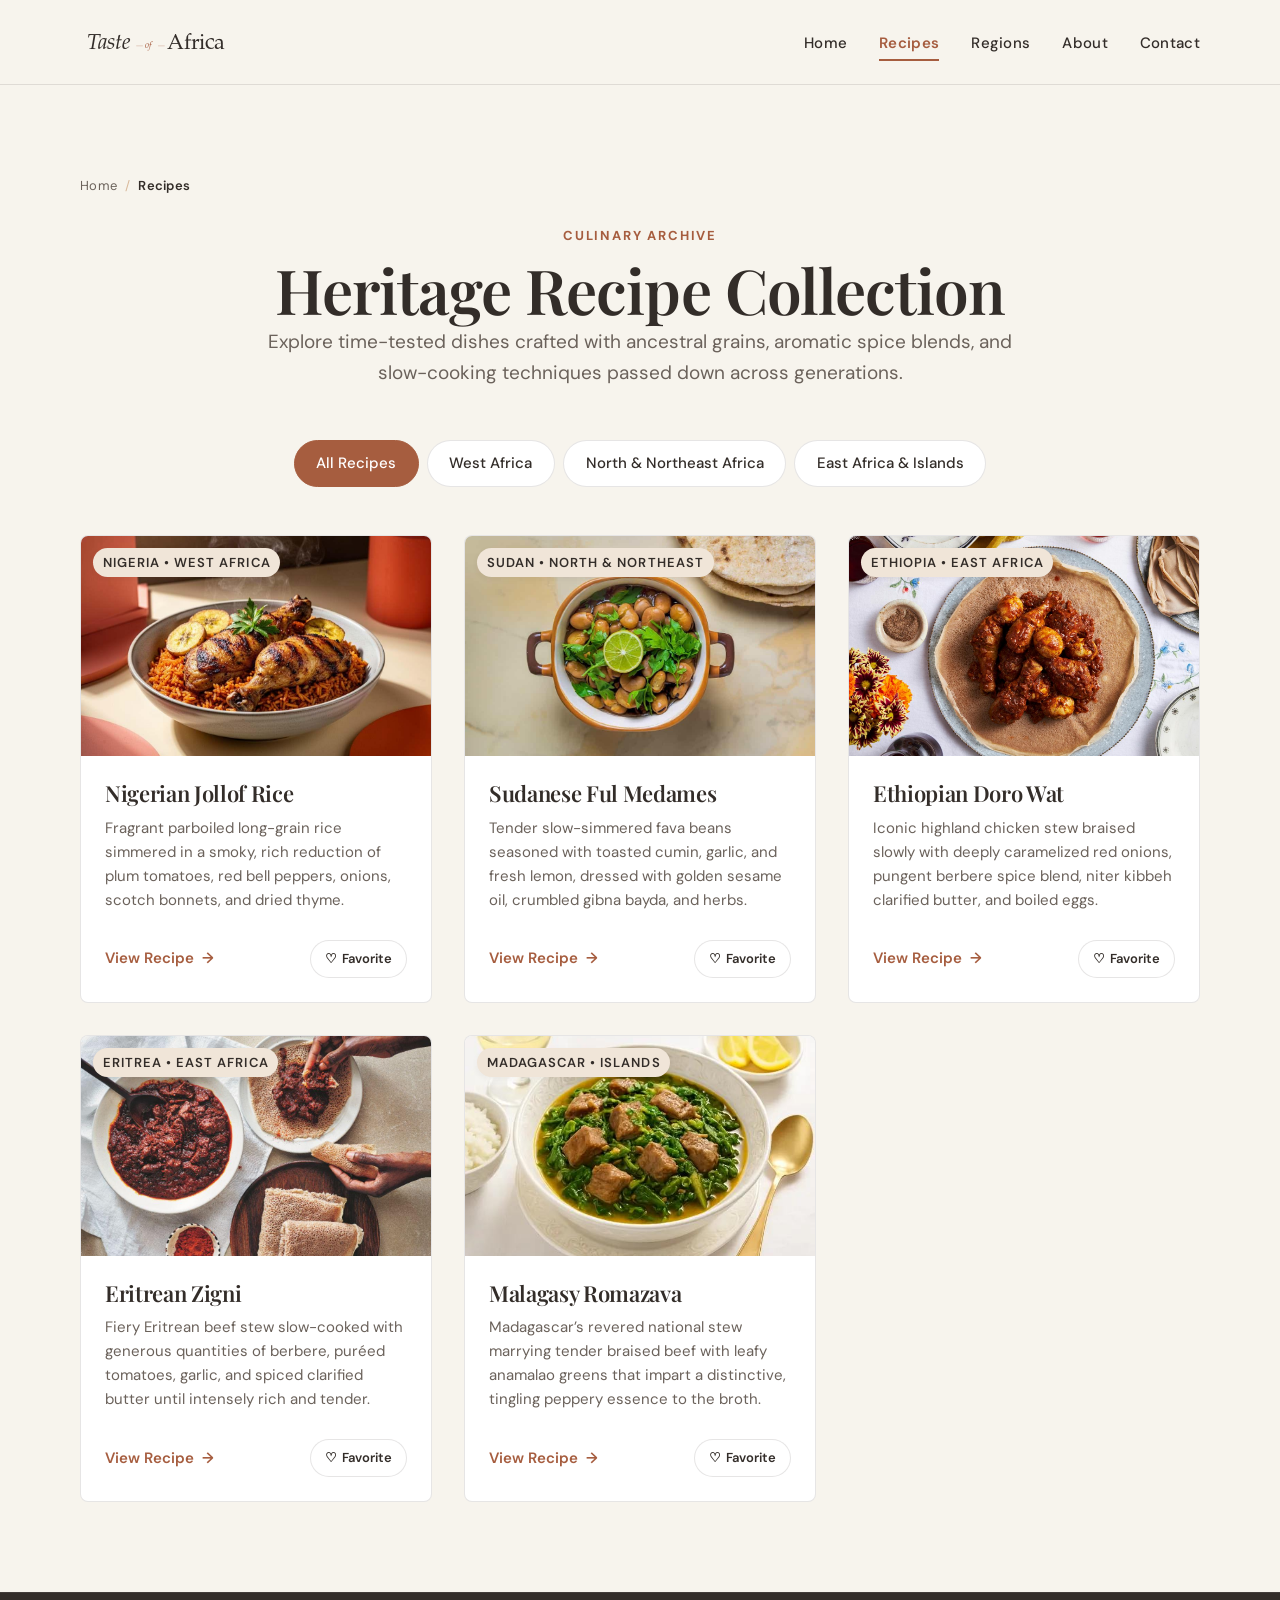
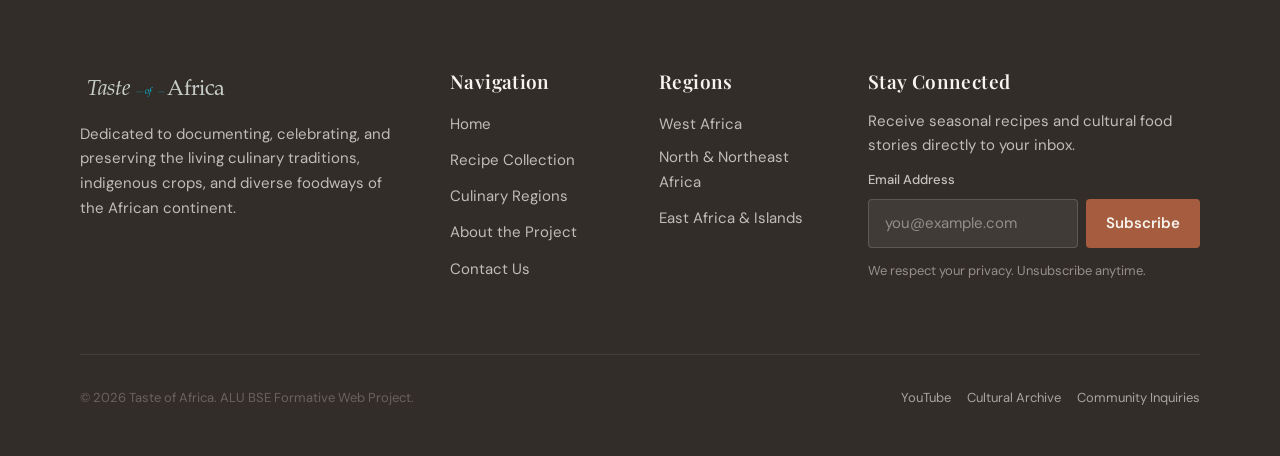
==== commit 1588c7ef: "style: refine responsive behavior, components, and layout consistency across all pages" ====
--- a/pages/recipes/index.html
+++ b/pages/recipes/index.html
@@ -82,7 +82,7 @@
               <figcaption>
                 <h3><a href="jollof-rice.html">Nigerian Jollof Rice</a></h3>
                 <p>Fragrant parboiled long-grain rice simmered in a smoky, rich reduction of plum tomatoes, red bell peppers, onions, scotch bonnets, and dried thyme.</p>
-                <div style="display: flex; justify-content: space-between; align-items: center; margin-top: auto; padding-top: var(--space-sm);">
+                <div class="card-actions">
                   <a href="jollof-rice.html" class="btn-link" aria-label="View Nigerian Jollof Rice recipe">View Recipe</a>
                   <button type="button" class="btn-favorite" data-recipe-id="jollof-rice" aria-label="Add Nigerian Jollof Rice to favorites">
                     <span aria-hidden="true">&#9825;</span> Favorite
@@ -102,7 +102,7 @@
               <figcaption>
                 <h3><a href="ful-medames.html">Sudanese Ful Medames</a></h3>
                 <p>Tender slow-simmered fava beans seasoned with toasted cumin, garlic, and fresh lemon, dressed with golden sesame oil, crumbled gibna bayda, and herbs.</p>
-                <div style="display: flex; justify-content: space-between; align-items: center; margin-top: auto; padding-top: var(--space-sm);">
+                <div class="card-actions">
                   <a href="ful-medames.html" class="btn-link" aria-label="View Sudanese Ful Medames recipe">View Recipe</a>
                   <button type="button" class="btn-favorite" data-recipe-id="ful-medames" aria-label="Add Sudanese Ful Medames to favorites">
                     <span aria-hidden="true">&#9825;</span> Favorite
@@ -122,7 +122,7 @@
               <figcaption>
                 <h3><a href="doro-wat.html">Ethiopian Doro Wat</a></h3>
                 <p>Iconic highland chicken stew braised slowly with deeply caramelized red onions, pungent berbere spice blend, niter kibbeh clarified butter, and boiled eggs.</p>
-                <div style="display: flex; justify-content: space-between; align-items: center; margin-top: auto; padding-top: var(--space-sm);">
+                <div class="card-actions">
                   <a href="doro-wat.html" class="btn-link" aria-label="View Ethiopian Doro Wat recipe">View Recipe</a>
                   <button type="button" class="btn-favorite" data-recipe-id="doro-wat" aria-label="Add Ethiopian Doro Wat to favorites">
                     <span aria-hidden="true">&#9825;</span> Favorite
@@ -142,7 +142,7 @@
               <figcaption>
                 <h3><a href="zigni.html">Eritrean Zigni</a></h3>
                 <p>Fiery Eritrean beef stew slow-cooked with generous quantities of berbere, puréed tomatoes, garlic, and spiced clarified butter until intensely rich and tender.</p>
-                <div style="display: flex; justify-content: space-between; align-items: center; margin-top: auto; padding-top: var(--space-sm);">
+                <div class="card-actions">
                   <a href="zigni.html" class="btn-link" aria-label="View Eritrean Zigni recipe">View Recipe</a>
                   <button type="button" class="btn-favorite" data-recipe-id="zigni" aria-label="Add Eritrean Zigni to favorites">
                     <span aria-hidden="true">&#9825;</span> Favorite
@@ -162,7 +162,7 @@
               <figcaption>
                 <h3><a href="romazava.html">Malagasy Romazava</a></h3>
                 <p>Madagascar’s revered national stew marrying tender braised beef with leafy anamalao greens that impart a distinctive, tingling peppery essence to the broth.</p>
-                <div style="display: flex; justify-content: space-between; align-items: center; margin-top: auto; padding-top: var(--space-sm);">
+                <div class="card-actions">
                   <a href="romazava.html" class="btn-link" aria-label="View Malagasy Romazava recipe">View Recipe</a>
                   <button type="button" class="btn-favorite" data-recipe-id="romazava" aria-label="Add Malagasy Romazava to favorites">
                     <span aria-hidden="true">&#9825;</span> Favorite
@@ -210,7 +210,7 @@
 
         <div class="footer-col">
           <h4 class="footer-heading">Stay Connected</h4>
-          <p class="footer-links" style="margin-bottom: var(--space-sm);">Receive seasonal recipes and cultural food stories directly to your inbox.</p>
+          <p class="footer-description">Receive seasonal recipes and cultural food stories directly to your inbox.</p>
           <form class="newsletter-form" action="#" method="post" onsubmit="event.preventDefault(); alert('Thank you for subscribing to Taste of Africa newsletter!'); this.reset();">
             <label for="newsletter-email">Email Address</label>
             <div class="newsletter-input-group">
--- a/css/styles.css
+++ b/css/styles.css
@@ -327,6 +327,24 @@
   gap: var(--space-xl);
 }
 
+/* Layout Utilities */
+.mt-sm { margin-top: var(--space-sm); }
+.mt-md { margin-top: var(--space-md); }
+.mt-lg { margin-top: var(--space-lg); }
+.mt-xl { margin-top: var(--space-xl); }
+.mt-2xl { margin-top: var(--space-2xl); }
+.mb-0 { margin-bottom: 0; }
+.mb-sm { margin-bottom: var(--space-sm); }
+.mb-md { margin-bottom: var(--space-md); }
+.mb-lg { margin-bottom: var(--space-lg); }
+.mb-xl { margin-bottom: var(--space-xl); }
+.mb-2xl { margin-bottom: var(--space-2xl); }
+.mb-3xl { margin-bottom: var(--space-3xl); }
+.items-center { align-items: center; }
+.card-content { padding: var(--space-xl); }
+.btn-fit { width: fit-content; }
+.map-tall { height: 380px; }
+
 /* Header and Navigation */
 .site-header {
   position: sticky;
@@ -563,6 +581,14 @@
   color: var(--color-olive-dark);
 }
 
+.badge-group {
+  display: flex;
+  flex-wrap: wrap;
+  align-items: center;
+  gap: var(--space-xs);
+  margin-bottom: var(--space-xs);
+}
+
 /* Card Base */
 .card {
   background-color: var(--bg-surface);
@@ -581,6 +607,15 @@
   border-color: rgba(166, 93, 63, 0.25);
 }
 
+.card-actions {
+  display: flex;
+  justify-content: space-between;
+  align-items: center;
+  margin-top: auto;
+  padding-top: var(--space-sm);
+  gap: var(--space-xs);
+}
+
 /* Video Responsive Wrapper (16:9) */
 .video-wrapper {
   position: relative;
@@ -989,8 +1024,10 @@
 .filter-btn {
   display: inline-flex;
   align-items: center;
+  justify-content: center;
   gap: var(--space-xs);
-  padding: 0.6rem 1.25rem;
+  padding: 0.65rem 1.35rem;
+  min-height: 2.75rem;
   font-family: var(--font-body);
   font-size: var(--font-size-sm);
   font-weight: 500;
@@ -1015,10 +1052,12 @@
 .btn-favorite {
   display: inline-flex;
   align-items: center;
+  justify-content: center;
   gap: 0.35rem;
   font-size: var(--font-size-xs);
   font-weight: 600;
-  padding: 0.35rem 0.75rem;
+  padding: 0.45rem 0.85rem;
+  min-height: 2.375rem;
   border-radius: var(--radius-pill);
   border: 1px solid var(--border-color);
   background-color: var(--bg-surface);
@@ -1053,6 +1092,22 @@
   width: 100%;
   height: 100%;
   object-fit: cover;
+  aspect-ratio: 16 / 9;
+}
+
+.recipe-hero-image figcaption {
+  padding: var(--space-sm) var(--space-md);
+  color: var(--text-muted);
+  font-size: var(--font-size-xs);
+  font-family: var(--font-body);
+  letter-spacing: normal;
+  text-transform: none;
+  line-height: 1.5;
+}
+
+.recipe-story {
+  margin-bottom: var(--space-3xl);
+  max-width: 52rem;
 }
 
 .recipe-meta-grid {
@@ -1165,6 +1220,18 @@
   align-items: center;
   justify-content: space-between;
   user-select: none;
+  min-height: 2.75rem;
+  transition: color var(--transition-fast);
+}
+
+details.recipe-step summary:hover {
+  color: var(--accent-primary);
+}
+
+details.recipe-step summary:focus-visible {
+  outline: 2px solid var(--focus-ring);
+  outline-offset: 4px;
+  border-radius: var(--radius-sm);
 }
 
 details.recipe-step summary::-webkit-details-marker {
@@ -1190,6 +1257,43 @@
   font-size: var(--font-size-sm);
   line-height: 1.7;
   color: var(--text-muted);
+}
+
+.ingredients-footer {
+  margin-top: var(--space-xl);
+  padding-top: var(--space-md);
+  border-top: 1px solid var(--border-color);
+}
+
+.subtle-text {
+  font-size: var(--font-size-xs);
+  color: var(--text-muted);
+}
+
+.instructions-hint {
+  font-size: var(--font-size-sm);
+  color: var(--text-muted);
+  margin-bottom: var(--space-md);
+}
+
+.recipe-origin-box {
+  margin-top: var(--space-xl);
+}
+
+.origin-heading {
+  font-size: var(--font-size-lg);
+}
+
+.origin-description {
+  font-size: var(--font-size-sm);
+  color: var(--text-muted);
+  margin-bottom: var(--space-sm);
+}
+
+.section-card {
+  padding: clamp(var(--space-xl), 4vw, var(--space-2xl));
+  border-radius: var(--radius-lg);
+  margin-bottom: var(--space-3xl);
 }
 
 /* Map Wrapper */
@@ -1265,6 +1369,15 @@
   color: var(--text-muted);
 }
 
+.required-mark {
+  color: var(--accent-primary);
+  font-weight: 700;
+}
+
+.contact-form .btn {
+  width: 100%;
+}
+
 .form-feedback {
   padding: var(--space-lg);
   border-radius: var(--radius-sm);
@@ -1369,6 +1482,13 @@
   transform: translateX(2px);
 }
 
+.footer-description {
+  color: rgba(247, 244, 237, 0.72);
+  font-size: var(--font-size-sm);
+  line-height: 1.6;
+  margin-bottom: var(--space-sm);
+}
+
 /* Newsletter Signup */
 .newsletter-form {
   display: flex;
@@ -1493,7 +1613,7 @@
     left: 0;
     right: 0;
     width: 100%;
-    min-height: 320px;
+    min-height: 340px;
     height: auto;
     max-height: calc(100vh - var(--header-height));
     max-height: calc(100dvh - var(--header-height));
@@ -1572,6 +1692,34 @@
   .newsletter-button {
     width: 100%;
   }
+
+  .recipe-hero-image {
+    max-height: 320px;
+  }
+
+  .recipe-meta-grid {
+    grid-template-columns: repeat(2, 1fr);
+    gap: var(--space-sm);
+    padding: var(--space-sm) var(--space-md);
+  }
+
+  .ingredients-panel {
+    padding: var(--space-lg);
+  }
+
+  .map-wrapper {
+    height: 260px;
+  }
+
+  .form-group input,
+  .form-group select,
+  .form-group textarea {
+    font-size: 1rem;
+  }
+
+  .contact-container {
+    padding: var(--space-lg) var(--space-md);
+  }
 }
 
 @media (min-width: 640px) {
@@ -1583,6 +1731,10 @@
     grid-template-columns: repeat(2, 1fr);
   }
 
+  .recipe-meta-grid {
+    grid-template-columns: repeat(4, 1fr);
+  }
+
   .footer-grid {
     grid-template-columns: repeat(2, 1fr);
   }
@@ -1607,6 +1759,12 @@
 
   .recipe-content-grid {
     grid-template-columns: 1fr 1.6fr;
+    align-items: start;
+  }
+
+  .ingredients-panel {
+    position: sticky;
+    top: calc(var(--header-height) + 1.5rem);
   }
 
   .region-lead-grid {
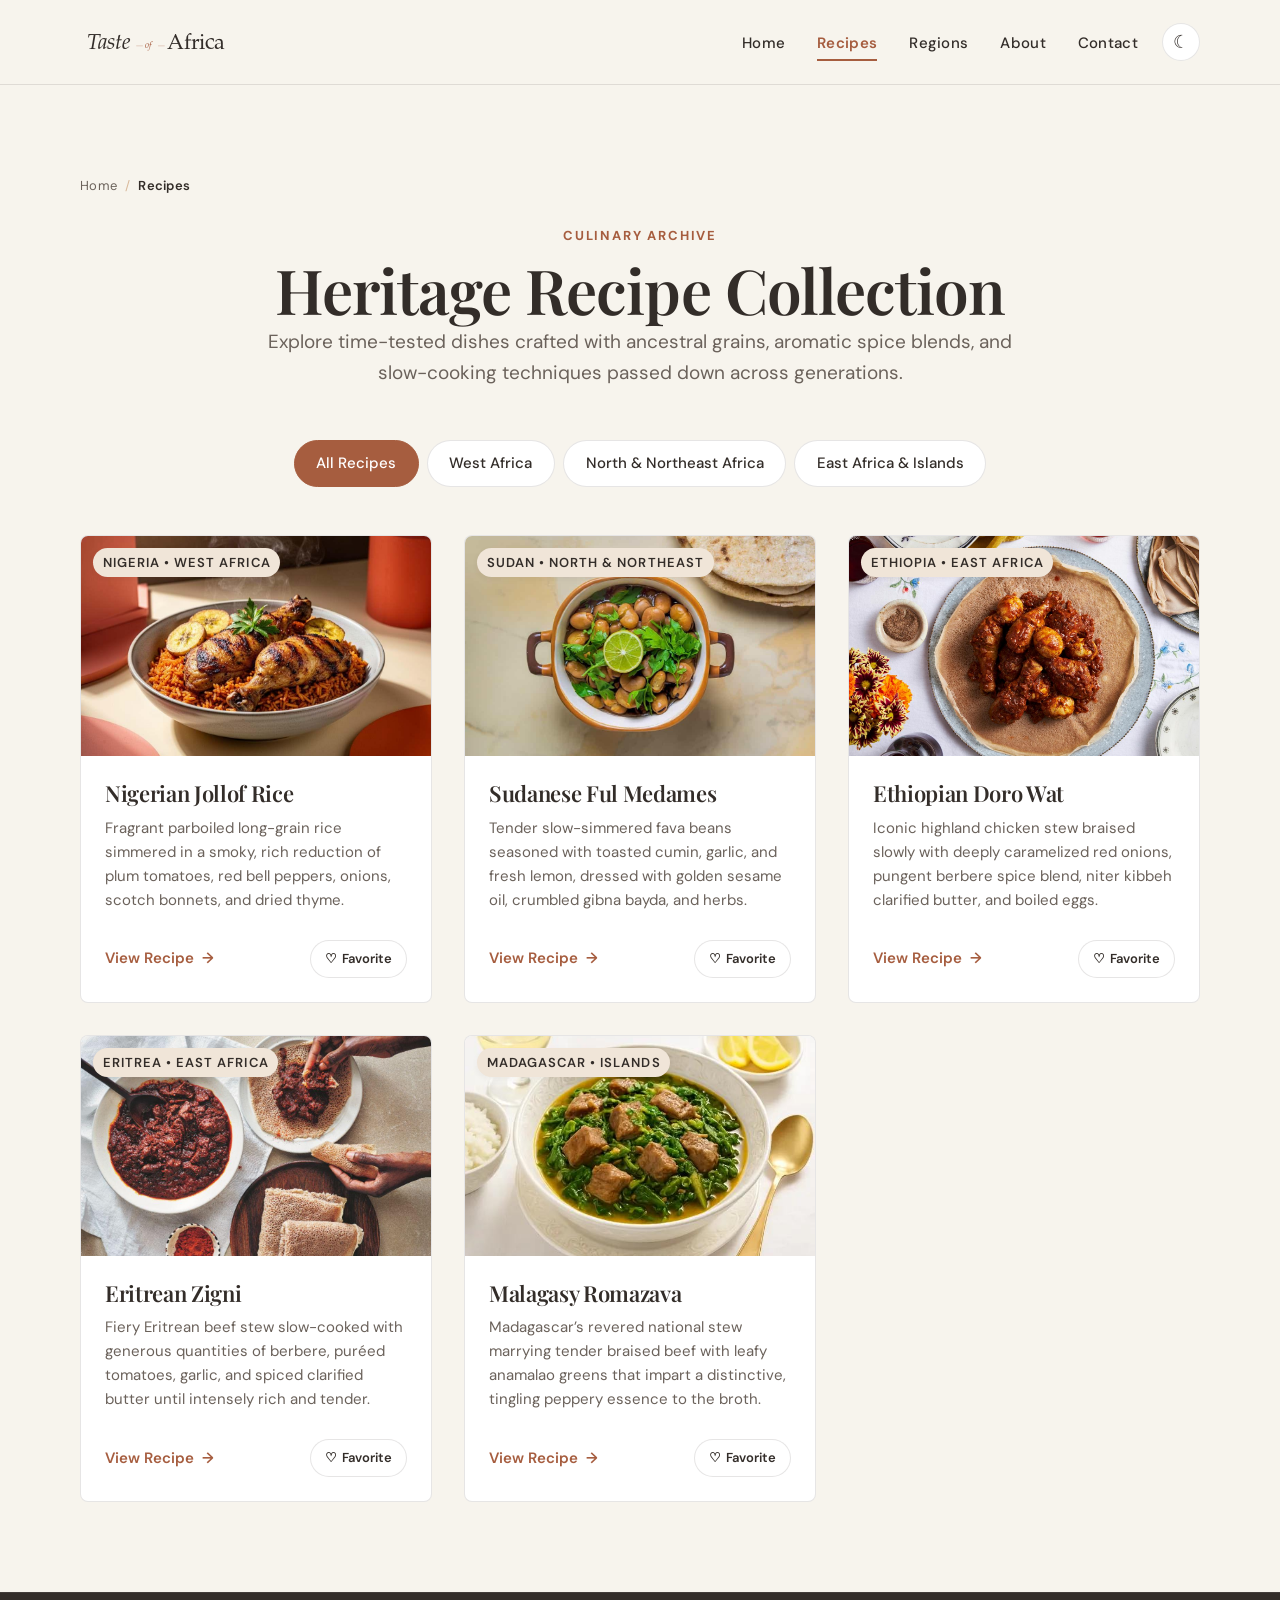
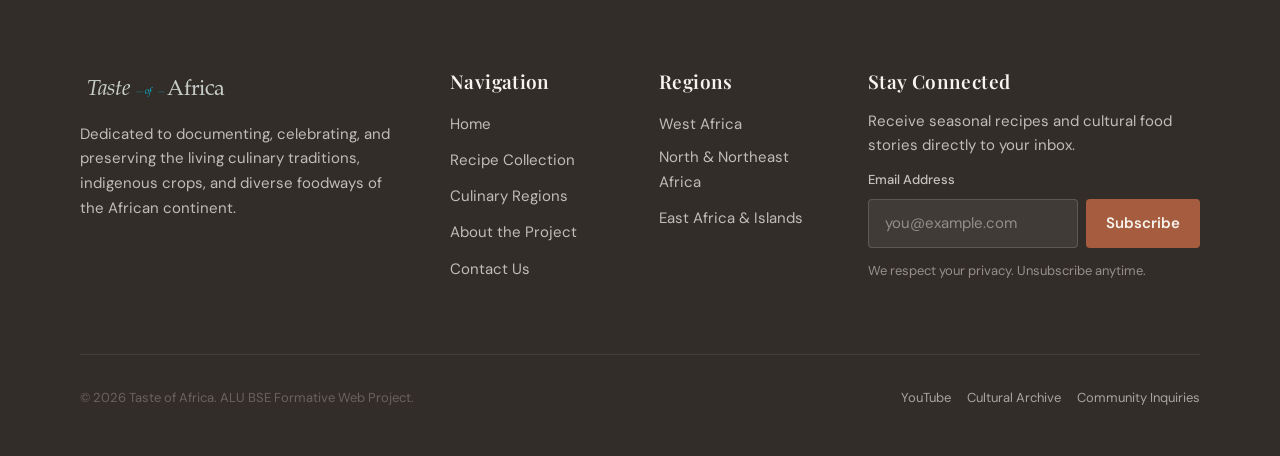
==== commit d4bdc57f: "feat: implement interactive filters, favorites, ingredient scaling, theme toggle, and contact valida" ====
--- a/pages/recipes/index.html
+++ b/pages/recipes/index.html
@@ -23,12 +23,6 @@
       <a href="../../index.html" class="brand" aria-label="Taste of Africa Home">
         <img src="../../assets/icons/logo.svg" alt="Taste of Africa" class="brand-logo" width="180" height="42">
       </a>
-
-      <button type="button" class="nav-toggle" aria-expanded="false" aria-controls="primary-nav" aria-label="Toggle navigation menu">
-        <span class="nav-toggle-bar"></span>
-        <span class="nav-toggle-bar"></span>
-        <span class="nav-toggle-bar"></span>
-      </button>
 
       <nav id="primary-nav" class="primary-nav" aria-label="Main Navigation">
         <ul class="nav-menu">
@@ -39,6 +33,18 @@
           <li><a href="../contact.html" class="nav-link">Contact</a></li>
         </ul>
       </nav>
+
+      <div class="header-controls">
+        <button type="button" class="theme-toggle" id="theme-toggle" aria-label="Switch to dark theme" title="Toggle theme">
+          <span class="theme-toggle-icon" aria-hidden="true">&#9790;</span>
+        </button>
+
+        <button type="button" class="nav-toggle" aria-expanded="false" aria-controls="primary-nav" aria-label="Toggle navigation menu">
+          <span class="nav-toggle-bar"></span>
+          <span class="nav-toggle-bar"></span>
+          <span class="nav-toggle-bar"></span>
+        </button>
+      </div>
     </div>
   </header>
 
--- a/css/styles.css
+++ b/css/styles.css
@@ -98,11 +98,66 @@
   --text-primary: #F7F4ED;
   --text-muted: #D1C7BD;
   --text-inverted: #332D29;
-  --color-border: rgba(247, 244, 237, 0.12);
-  --color-border-subtle: rgba(247, 244, 237, 0.06);
-  --shadow-sm: 0 2px 6px rgba(0, 0, 0, 0.3);
-  --shadow-md: 0 8px 24px rgba(0, 0, 0, 0.4);
+  --color-border: rgba(247, 244, 237, 0.14);
+  --color-border-subtle: rgba(247, 244, 237, 0.08);
+  --border-color: rgba(247, 244, 237, 0.14);
+  --shadow-sm: 0 2px 6px rgba(0, 0, 0, 0.35);
+  --shadow-md: 0 8px 24px rgba(0, 0, 0, 0.45);
   --shadow-lg: 0 16px 40px rgba(0, 0, 0, 0.55);
+}
+
+[data-theme="dark"] .site-header {
+  background-color: rgba(31, 28, 26, 0.94);
+}
+
+[data-theme="dark"] .site-header.scrolled {
+  background-color: rgba(31, 28, 26, 0.98);
+}
+
+[data-theme="dark"] .brand-logo {
+  filter: invert(95%) sepia(8%) saturate(300%) hue-rotate(350deg);
+}
+
+[data-theme="dark"] .badge-sand {
+  background-color: #38302A;
+  color: var(--color-sand);
+}
+
+[data-theme="dark"] .badge-terracotta {
+  background-color: #38241C;
+  color: #E29377;
+}
+
+[data-theme="dark"] .badge-olive {
+  background-color: #2E3326;
+  color: #B2B896;
+}
+
+[data-theme="dark"] .btn-secondary {
+  color: var(--text-primary);
+  border-color: var(--color-sand);
+}
+
+[data-theme="dark"] .btn-secondary:hover {
+  background-color: var(--color-sand);
+  color: var(--color-charcoal);
+}
+
+[data-theme="dark"] .btn-favorite {
+  background-color: var(--bg-surface);
+  color: var(--text-primary);
+  border-color: var(--border-color);
+}
+
+[data-theme="dark"] .btn-favorite:hover,
+[data-theme="dark"] .btn-favorite.is-favorite {
+  background-color: #3E2422;
+  color: #F1948A;
+  border-color: #C0392B;
+}
+
+[data-theme="dark"] .map-wrapper {
+  background-color: var(--bg-surface);
 }
 
 /* Reset and Base Styles */
@@ -426,6 +481,45 @@
   font-weight: 600;
 }
 
+.primary-nav {
+  margin-left: auto;
+}
+
+/* Header Controls */
+.header-controls {
+  display: flex;
+  align-items: center;
+  gap: var(--space-xs);
+  margin-left: var(--space-lg);
+}
+
+.theme-toggle {
+  display: inline-flex;
+  align-items: center;
+  justify-content: center;
+  width: 2.375rem;
+  height: 2.375rem;
+  border-radius: var(--radius-pill);
+  border: 1px solid var(--border-color);
+  background-color: var(--bg-surface);
+  color: var(--text-primary);
+  font-size: 1.15rem;
+  transition: background-color var(--transition-fast), color var(--transition-fast),
+    border-color var(--transition-fast), transform var(--transition-fast);
+  cursor: pointer;
+}
+
+.theme-toggle:hover {
+  border-color: var(--accent-primary);
+  color: var(--accent-primary);
+  transform: scale(1.05);
+}
+
+.theme-toggle:focus-visible {
+  outline: 2px solid var(--focus-ring);
+  outline-offset: 2px;
+}
+
 /* Mobile Hamburger Toggle Button */
 .nav-toggle {
   display: none;
@@ -1162,6 +1256,86 @@
   padding-bottom: var(--space-xs);
 }
 
+.servings-control {
+  display: inline-flex;
+  align-items: center;
+  gap: var(--space-xs);
+  margin-top: var(--space-xs);
+  margin-bottom: var(--space-md);
+  padding: 0.35rem 0.65rem;
+  background-color: var(--bg-surface-warm);
+  border: 1px solid var(--border-color);
+  border-radius: var(--radius-pill);
+  font-size: var(--font-size-xs);
+}
+
+.servings-label {
+  font-weight: 600;
+  color: var(--text-muted);
+  text-transform: uppercase;
+  letter-spacing: 0.05em;
+}
+
+.servings-stepper {
+  display: inline-flex;
+  align-items: center;
+  gap: 0.25rem;
+  background-color: var(--bg-surface);
+  border: 1px solid var(--border-color);
+  border-radius: var(--radius-pill);
+  padding: 0.15rem 0.35rem;
+}
+
+.btn-servings {
+  display: inline-flex;
+  align-items: center;
+  justify-content: center;
+  width: 1.75rem;
+  height: 1.75rem;
+  border-radius: var(--radius-pill);
+  background-color: transparent;
+  color: var(--text-primary);
+  font-size: 1rem;
+  font-weight: 700;
+  line-height: 1;
+  transition: background-color var(--transition-fast), color var(--transition-fast);
+  cursor: pointer;
+}
+
+.btn-servings:hover {
+  background-color: var(--accent-primary);
+  color: var(--color-white);
+}
+
+.btn-servings:disabled {
+  opacity: 0.35;
+  cursor: not-allowed;
+  pointer-events: none;
+}
+
+.servings-count {
+  min-width: 1.5rem;
+  text-align: center;
+  font-weight: 700;
+  font-size: var(--font-size-sm);
+  color: var(--text-primary);
+}
+
+.btn-servings-reset {
+  font-size: var(--font-size-xs);
+  color: var(--text-muted);
+  text-decoration: underline;
+  padding: 0.2rem 0.4rem;
+  cursor: pointer;
+  background: none;
+  border: none;
+  transition: color var(--transition-fast);
+}
+
+.btn-servings-reset:hover {
+  color: var(--accent-primary);
+}
+
 .ingredients-list {
   display: flex;
   flex-direction: column;
@@ -1391,6 +1565,58 @@
   display: block;
 }
 
+.form-feedback.is-error {
+  background-color: #FDEDEC;
+  color: #922B21;
+  border-color: #E6B0AA;
+}
+
+.form-feedback.is-error ul {
+  margin-top: var(--space-xs);
+  margin-left: var(--space-lg);
+  list-style: disc;
+}
+
+.form-feedback.is-error li {
+  margin-bottom: var(--space-2xs);
+  font-size: var(--font-size-sm);
+}
+
+.form-feedback.is-success {
+  background-color: var(--color-olive-subtle);
+  color: var(--color-olive-dark);
+  border-color: var(--color-olive);
+}
+
+.form-feedback.is-success h3 {
+  font-size: var(--font-size-lg);
+  margin-bottom: var(--space-xs);
+  color: var(--color-olive-dark);
+}
+
+[data-theme="dark"] .form-feedback.is-error {
+  background-color: #381E1E;
+  color: #F5B7B1;
+  border-color: #78281F;
+}
+
+[data-theme="dark"] .form-feedback.is-success {
+  background-color: #262D22;
+  color: #C2C8A8;
+  border-color: #555E42;
+}
+
+[data-theme="dark"] .form-feedback.is-success h3 {
+  color: #DDE2C6;
+}
+
+.form-group input.is-invalid,
+.form-group select.is-invalid,
+.form-group textarea.is-invalid {
+  border-color: #C0392B;
+  box-shadow: 0 0 0 3px rgba(192, 57, 43, 0.15);
+}
+
 /* Region Page Components */
 .region-lead-grid {
   display: grid;
@@ -1601,9 +1827,15 @@
   }
 
   /* Hamburger toggle appears on tablet/mobile */
+  .header-controls {
+    margin-left: auto;
+    display: flex;
+    align-items: center;
+    gap: var(--space-xs);
+  }
+
   .nav-toggle {
     display: flex;
-    margin-left: auto;
   }
 
   /* Navigation drawer with comfortable, explicit height */
